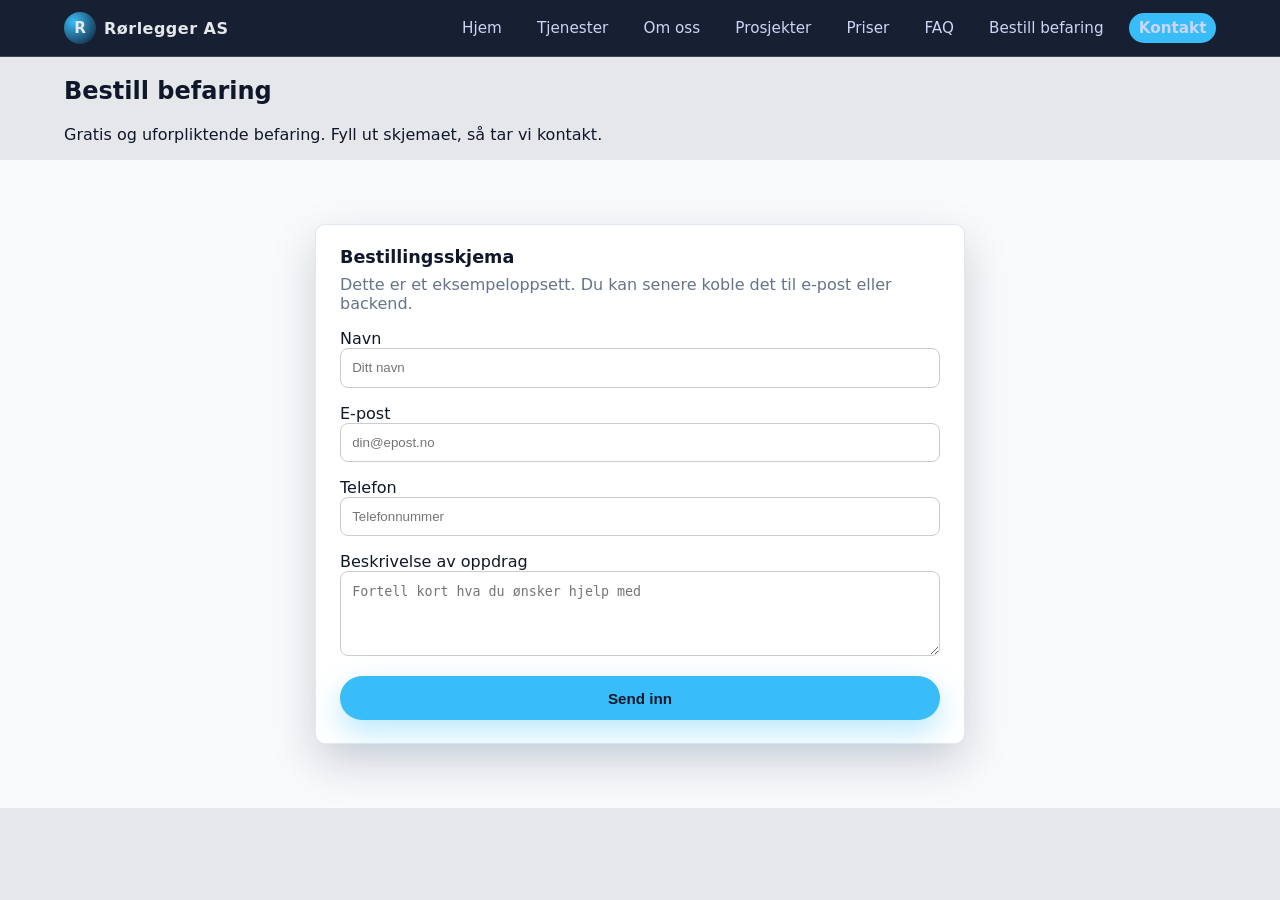
==== bestill-befaring.html @ a84ac149 "Rename bestill-befaring.html.txt to bestill-befaring.html" ====
<!DOCTYPE html>
<html lang="no">
<head>
    <meta charset="UTF-8">
    <meta name="viewport" content="width=device-width, initial-scale=1.0">
    <title>Bestill befaring – Rørlegger AS</title>
    <link rel="stylesheet" href="css/style.css">
</head>

<body>

<header class="site-header">
    <div class="container header-inner">
        <div class="logo">
            <span class="logo-mark">R</span>
            <span class="logo-text">Rørlegger AS</span>
        </div>
        <nav class="main-nav">
            <a href="index.html">Hjem</a>
            <a href="tjenester.html">Tjenester</a>
            <a href="om-oss.html">Om oss</a>
            <a href="prosjekter.html">Prosjekter</a>
            <a href="priser.html">Priser</a>
            <a href="faq.html">FAQ</a>
            <a href="bestill-befaring.html" class="active">Bestill befaring</a>
            <a href="kontakt.html" class="nav-cta">Kontakt</a>
        </nav>
    </div>
</header>

<main>
    <section class="sub-hero">
        <div class="container">
            <h1>Bestill befaring</h1>
            <p>Gratis og uforpliktende befaring. Fyll ut skjemaet, så tar vi kontakt.</p>
        </div>
    </section>

    <section class="section">
        <div class="container" style="max-width: 650px;">

            <div class="card">
                <h3>Bestillingsskjema</h3>
                <p>Dette er et eksempeloppsett. Du kan senere koble det til e‑post eller backend.</p>

                <form style="display: grid; gap: 1rem; margin-top: 1rem;">

                    <div>
                        <label>Navn</label>
                        <input type="text" placeholder="Ditt navn" style="width:100%; padding:0.7rem; border-radius:8px; border:1px solid #ccc;">
                    </div>

                    <div>
                        <label>E‑post</label>
                        <input type="email" placeholder="din@epost.no" style="width:100%; padding:0.7rem; border-radius:8px; border:1px solid #ccc;">
                    </div>

                    <div>
                        <label>Telefon</label>
                        <input type="text" placeholder="Telefonnummer" style="width:100%; padding:0.7rem; border-radius:8px; border:1px solid #ccc;">
                    </div>

                    <div>
                        <label>Beskrivelse av oppdrag</label>
                        <textarea placeholder="Fortell kort hva du ønsker hjelp med" rows="4" style="width:100%; padding:0.7rem; border-radius:8px; border:1px solid #ccc;"></textarea>
                    </div>

                    <button class="btn btn-primary" type="submit">Send inn</button>

                </form>
            </div>

        </div>
    </section>
</main>

</body>
</html>
---- css/style.css ----
:root {
    --bg: #0f172a;
    --bg-alt: #f1f5f9;
    --text: #0f172a;
    --muted: #64748b;
    --accent: #38bdf8;
    --accent-dark: #0ea5e9;
    --card-bg: #ffffff;
    --border-soft: #e2e8f0;
    --radius: 10px;
    --shadow-soft: 0 18px 45px rgba(15, 23, 42, 0.18);
    --max-width: 1100px;
    --transition: 0.2s ease;
    --font-main: system-ui, -apple-system, BlinkMacSystemFont, "Segoe UI", sans-serif;
}

/* RESET LITE */
*,
*::before,
*::after {
    box-sizing: border-box;
}

body {
    margin: 0;
    font-family: var(--font-main);
    color: var(--text);
    background: #e5e7eb;
}

/* LAYOUT */

.container {
    max-width: 1200px;
    width: 90%;
    margin: 0 auto;
}


/* HEADER */

.site-header {
    position: sticky;
    top: 0;
    z-index: 20;
    background: rgba(15, 23, 42, 0.96);
    backdrop-filter: blur(10px);
    border-bottom: 1px solid rgba(148, 163, 184, 0.3);
}

.header-inner {
    display: flex;
    align-items: center;
    justify-content: space-between;
    padding: 0.75rem 0;
}

.logo {
    display: flex;
    align-items: center;
    gap: 0.5rem;
    color: #e5e7eb;
    font-weight: 600;
}

.logo-mark {
    width: 32px;
    height: 32px;
    border-radius: 999px;
    background: radial-gradient(circle at 30% 30%, #38bdf8, #0f172a);
    display: inline-flex;
    align-items: center;
    justify-content: center;
    font-weight: 700;
    color: #e5e7eb;
    font-size: 0.95rem;
}

.logo-text {
    letter-spacing: 0.03em;
}

.main-nav {
    display: flex;
    align-items: center;
    gap: 1rem;
    font-size: 0.95rem;
}

.main-nav a {
    color: #cbd5f5;
    text-decoration: none;
    padding: 0.35rem 0.6rem;
    border-radius: 999px;
    transition: var(--transition);
}

.main-nav a:hover {
    background: rgba(148, 163, 184, 0.2);
}

.nav-cta {
    background: var(--accent);
    color: #0f172a;
    font-weight: 600;
}

.nav-cta:hover {
    background: var(--accent-dark);
}

/* HERO */

.hero {
    position: relative;
    padding: 5rem 0 5.5rem;
    color: #e5e7eb;
    overflow: hidden;
    z-index: 0;
}

.hero::before {
    content: "";
    position: absolute;
    inset: 0;
    background-image: url("../img/plumber-hero-bg.jpg");
    background-size: cover;
    background-position: center;
    opacity: 0.55;
    filter: grayscale(15%);
    z-index: -1;
}

.hero-bg-overlay {
    position: absolute;
    inset: 0;
    background:
        radial-gradient(circle at top left, rgba(15, 23, 42, 0.7), transparent 55%),
        linear-gradient(to bottom, rgba(15, 23, 42, 0.85), rgba(15, 23, 42, 0.98));
    z-index: -2;
}

.hero-inner {
    position: relative;
    display: grid;
    grid-template-columns: minmax(0, 3fr) minmax(0, 2fr);
    gap: 2.5rem;
    align-items: center;
}

.hero-text h1 {
    font-size: clamp(2rem, 3vw + 1rem, 2.7rem);
    margin: 0 0 1rem;
}

.hero-text p {
    margin: 0 0 1.25rem;
    color: #cbd5f5;
    line-height: 1.6;
}

.hero-actions {
    display: flex;
    flex-wrap: wrap;
    gap: 0.75rem;
    margin-bottom: 0.75rem;
}

.hero-note {
    font-size: 0.9rem;
    color: #94a3b8;
}

.hero-badge {
    justify-self: flex-end;
    background: rgba(15, 23, 42, 0.9);
    border-radius: var(--radius);
    padding: 1.25rem 1.5rem;
    box-shadow: var(--shadow-soft);
    border: 1px solid rgba(148, 163, 184, 0.5);
    max-width: 260px;
}

.hero-badge p {
    margin: 0 0 0.25rem;
    font-weight: 600;
}

.hero-badge span {
    font-size: 0.9rem;
    color: #cbd5f5;
}

/* KNAPPER */

.btn {
    display: inline-flex;
    align-items: center;
    justify-content: center;
    padding: 0.8rem 1.6rem;
    border-radius: 999px;
    border: 1px solid transparent;
    font-weight: 600;
    font-size: 0.95rem;
    cursor: pointer;
    text-decoration: none;
    transition: var(--transition);
}

.btn-primary {
    background: var(--accent);
    color: #0f172a;
    box-shadow: 0 12px 30px rgba(56, 189, 248, 0.35);
}

.btn-primary:hover {
    background: var(--accent-dark);
    box-shadow: 0 16px 40px rgba(56, 189, 248, 0.45);
}

.btn-ghost {
    background: transparent;
    color: #e5e7eb;
    border-color: rgba(148, 163, 184, 0.7);
}

.btn-ghost:hover {
    background: rgba(15, 23, 42, 0.7);
}

/* SEKSJONER */

.section {
    padding: 4rem 0;
    background: #f8fafc;
}

.section-alt {
    background: #e5e7eb;
}

.section h2 {
    text-align: center;
    margin: 0 0 1rem;
    font-size: 1.7rem;
}

.section-intro {
    max-width: 650px;
    margin: 0 auto 2.5rem;
    text-align: center;
    color: var(--muted);
    line-height: 1.6;
}

/* GRID / KORT */

.grid {
    display: grid;
    gap: 1.5rem;
}

.why-grid {
    grid-template-columns: repeat(auto-fit, minmax(230px, 1fr));
}

.card {
    background: var(--card-bg);
    border-radius: var(--radius);
    padding: 1.4rem 1.5rem;
    box-shadow: var(--shadow-soft);
    border: 1px solid var(--border-soft);
}

.card h3 {
    margin: 0 0 0.5rem;
    font-size: 1.1rem;
}

.card p {
    margin: 0;
    color: var(--muted);
}

/* TJENESTER */

.services-grid {
    grid-template-columns: repeat(auto-fit, minmax(230px, 1fr));
}

.service-card {
    background: var(--card-bg);
    border-radius: var(--radius);
    padding: 1.4rem 1.5rem;
    border: 1px solid var(--border-soft);
    box-shadow: var(--shadow-soft);
}

.service-card h3 {
    margin: 0 0 0.5rem;
}

.service-card p {
    margin: 0;
    color: var(--muted);
}

/* PROSESS */

.process {
    display: grid;
    gap: 1.5rem;
    grid-template-columns: repeat(auto-fit, minmax(220px, 1fr));
}

.process-step {
    background: var(--card-bg);
    border-radius: var(--radius);
    padding: 1.4rem 1.5rem;
    border: 1px solid var(--border-soft);
    box-shadow: var(--shadow-soft);
}

.step-number {
    display: inline-flex;
    align-items: center;
    justify-content: center;
    width: 28px;
    height: 28px;
    border-radius: 999px;
    background: var(--accent);
    color: #0f172a;
    font-weight: 700;
    font-size: 0.9rem;
    margin-bottom: 0.5rem;
}

/* KUNDEOMTALER */

.reviews {
    display: grid;
    gap: 1.25rem;
    grid-template-columns: repeat(auto-fit, minmax(260px, 1fr));
}

.review {
    background: var(--card-bg);
    border-radius: var(--radius);
    padding: 1.3rem 1.4rem;
    border: 1px solid var(--border-soft);
    box-shadow: var(--shadow-soft);
}

.review p {
    margin: 0 0 0.4rem;
    font-style: italic;
}

.review span {
    font-size: 0.9rem;
    color: var(--muted);
}

/* OM OSS */

.about {
    max-width: 700px;
    margin: 0 auto;
    text-align: center;
    color: var(--muted);
    line-height: 1.7;
}

/* KONTAKT */

.contact-section {
    background: #0f172a;
    color: #e5e7eb;
}

.contact-section h2 {
    color: #e5e7eb;
}

.contact-section .section-intro {
    color: #cbd5f5;
}

.contact-grid {
    display: grid;
    gap: 2rem;
    grid-template-columns: repeat(auto-fit, minmax(260px, 1fr));
}

.contact-grid h3 {
    margin-top: 0;
}

.contact-grid p {
    margin: 0.25rem 0;
}

/* FOOTER */

.site-footer {
    background: #020617;
    color: #94a3b8;
    padding: 1.8rem 0 2.2rem;
    font-size: 0.9rem;
}

.footer-inner {
    text-align: center;
}

.footer-note {
    margin-top: 0.3rem;
    color: #64748b;
}

/* RESPONSIVT */

@media (max-width: 800px) {
    .hero-inner {
        grid-template-columns: minmax(0, 1fr);
    }

    .hero-badge {
        justify-self: flex-start;
        margin-top: 1.5rem;
    }

    .main-nav {
        display: none; /* enkel mobilvariant – kan bygges ut senere */
    }

    .site-header {
        position: static;
    }
}
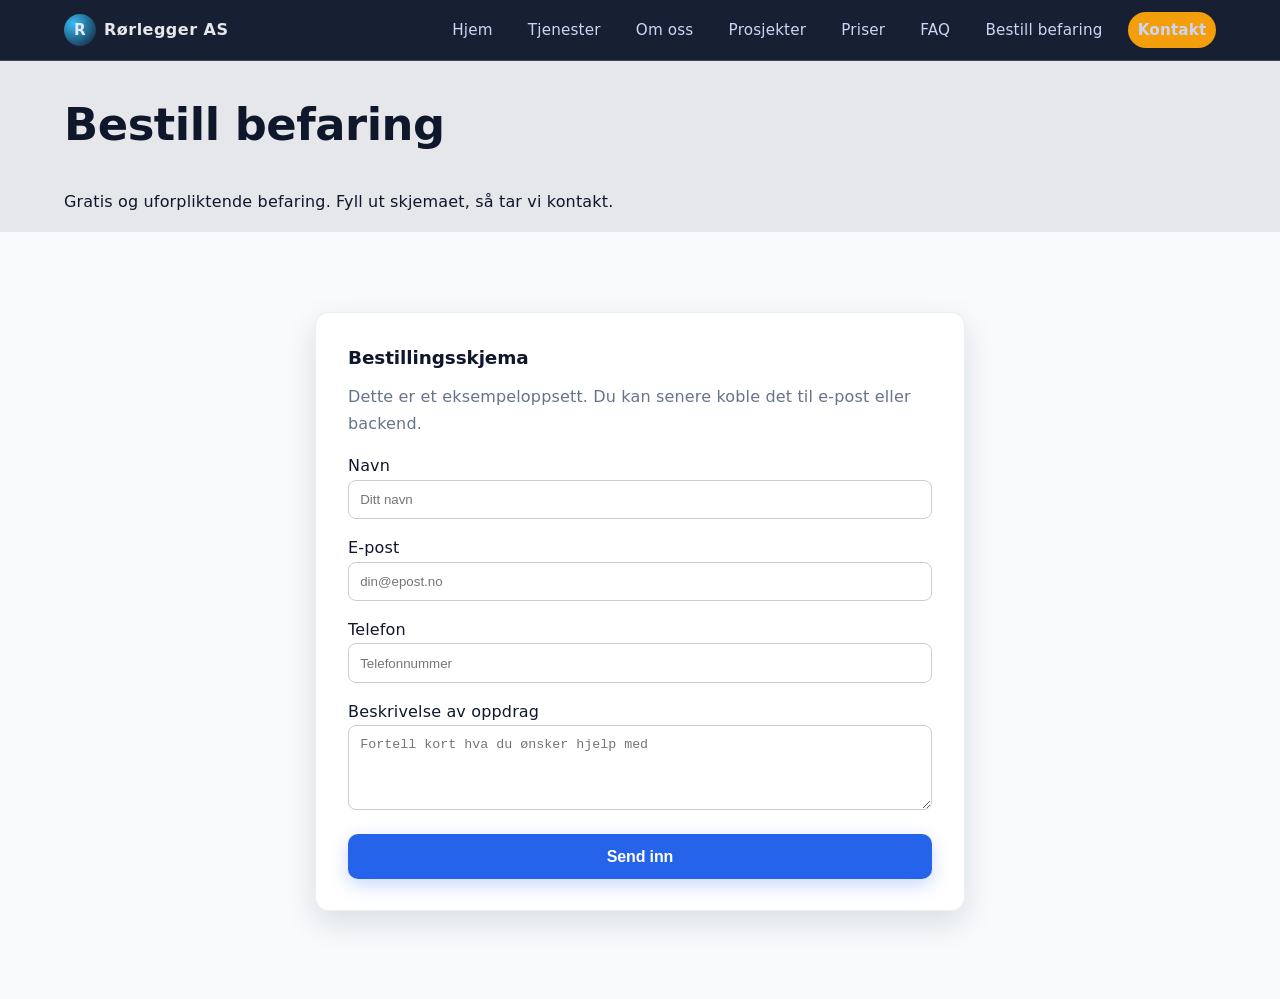
==== commit 8ffc9daf: "Update bestill-befaring.html" ====
--- a/bestill-befaring.html
+++ b/bestill-befaring.html
@@ -9,70 +9,74 @@
 
 <body>
 
-<header class="site-header">
-    <div class="container header-inner">
-        <div class="logo">
-            <span class="logo-mark">R</span>
-            <span class="logo-text">Rørlegger AS</span>
-        </div>
-        <nav class="main-nav">
-            <a href="index.html">Hjem</a>
-            <a href="tjenester.html">Tjenester</a>
-            <a href="om-oss.html">Om oss</a>
-            <a href="prosjekter.html">Prosjekter</a>
-            <a href="priser.html">Priser</a>
-            <a href="faq.html">FAQ</a>
-            <a href="bestill-befaring.html" class="active">Bestill befaring</a>
-            <a href="kontakt.html" class="nav-cta">Kontakt</a>
-        </nav>
-    </div>
-</header>
-
-<main>
-    <section class="sub-hero">
-        <div class="container">
-            <h1>Bestill befaring</h1>
-            <p>Gratis og uforpliktende befaring. Fyll ut skjemaet, så tar vi kontakt.</p>
-        </div>
-    </section>
-
-    <section class="section">
-        <div class="container" style="max-width: 650px;">
-
-            <div class="card">
-                <h3>Bestillingsskjema</h3>
-                <p>Dette er et eksempeloppsett. Du kan senere koble det til e‑post eller backend.</p>
-
-                <form style="display: grid; gap: 1rem; margin-top: 1rem;">
-
-                    <div>
-                        <label>Navn</label>
-                        <input type="text" placeholder="Ditt navn" style="width:100%; padding:0.7rem; border-radius:8px; border:1px solid #ccc;">
-                    </div>
-
-                    <div>
-                        <label>E‑post</label>
-                        <input type="email" placeholder="din@epost.no" style="width:100%; padding:0.7rem; border-radius:8px; border:1px solid #ccc;">
-                    </div>
-
-                    <div>
-                        <label>Telefon</label>
-                        <input type="text" placeholder="Telefonnummer" style="width:100%; padding:0.7rem; border-radius:8px; border:1px solid #ccc;">
-                    </div>
-
-                    <div>
-                        <label>Beskrivelse av oppdrag</label>
-                        <textarea placeholder="Fortell kort hva du ønsker hjelp med" rows="4" style="width:100%; padding:0.7rem; border-radius:8px; border:1px solid #ccc;"></textarea>
-                    </div>
-
-                    <button class="btn btn-primary" type="submit">Send inn</button>
-
-                </form>
+    <header class="site-header">
+        <div class="container header-inner">
+            <div class="logo">
+                <span class="logo-mark">R</span>
+                <span class="logo-text">Rørlegger AS</span>
             </div>
 
+            <nav class="main-nav">
+                <a href="index.html">Hjem</a>
+                <a href="tjenester.html">Tjenester</a>
+                <a href="om-oss.html">Om oss</a>
+                <a href="prosjekter.html">Prosjekter</a>
+                <a href="priser.html">Priser</a>
+                <a href="faq.html">FAQ</a>
+                <a href="bestill-befaring.html" class="active">Bestill befaring</a>
+                <a href="kontakt.html" class="nav-cta">Kontakt</a>
+            </nav>
         </div>
-    </section>
-</main>
+    </header>
+
+    <main>
+
+        <section class="sub-hero">
+            <div class="container">
+                <h1>Bestill befaring</h1>
+                <p>Gratis og uforpliktende befaring. Fyll ut skjemaet, så tar vi kontakt.</p>
+            </div>
+        </section>
+
+        <section class="section">
+            <div class="container" style="max-width: 650px;">
+
+                <div class="card">
+                    <h3>Bestillingsskjema</h3>
+                    <p>Dette er et eksempeloppsett. Du kan senere koble det til e‑post eller backend.</p>
+
+                    <form style="display: grid; gap: 1rem; margin-top: 1rem;">
+
+                        <div>
+                            <label>Navn</label>
+                            <input type="text" placeholder="Ditt navn" style="width:100%; padding:0.7rem; border-radius:8px; border:1px solid #ccc;">
+                        </div>
+
+                        <div>
+                            <label>E‑post</label>
+                            <input type="email" placeholder="din@epost.no" style="width:100%; padding:0.7rem; border-radius:8px; border:1px solid #ccc;">
+                        </div>
+
+                        <div>
+                            <label>Telefon</label>
+                            <input type="text" placeholder="Telefonnummer" style="width:100%; padding:0.7rem; border-radius:8px; border:1px solid #ccc;">
+                        </div>
+
+                        <div>
+                            <label>Beskrivelse av oppdrag</label>
+                            <textarea placeholder="Fortell kort hva du ønsker hjelp med" rows="4" style="width:100%; padding:0.7rem; border-radius:8px; border:1px solid #ccc;"></textarea>
+                        </div>
+
+                        <button class="btn btn-primary" type="submit">Send inn</button>
+
+                    </form>
+                </div>
+
+            </div>
+        </section>
+
+    </main>
 
 </body>
 </html>
+
--- a/css/style.css
+++ b/css/style.css
@@ -115,7 +115,8 @@
     position: relative;
     padding: 5rem 0 5.5rem;
     color: #e5e7eb;
-    overflow: hidden;
+   overflow: visible;
+
     z-index: 0;
 }
 
@@ -231,9 +232,10 @@
 /* SEKSJONER */
 
 .section {
-    padding: 4rem 0;
+    padding: 5rem 0 5.5rem;
     background: #f8fafc;
 }
+
 
 .section-alt {
     background: #e5e7eb;
@@ -438,3 +440,312 @@
         position: static;
     }
 }
+/* TYPOGRAFI – moderne og premium */
+
+/* Generell tekst */
+body {
+    font-size: 1rem;
+    line-height: 1.65;
+    letter-spacing: 0.01em;
+}
+
+/* H1 – hero og store overskrifter */
+h1 {
+    font-size: clamp(2rem, 3vw + 1rem, 2.8rem);
+    line-height: 1.2;
+    letter-spacing: -0.01em;
+    font-weight: 700;
+}
+
+/* H2 – seksjonstitler */
+.section h2 {
+    font-size: 1.9rem;
+    font-weight: 700;
+    letter-spacing: -0.01em;
+    margin-bottom: 1.8rem;
+}
+
+/* H3 – korttitler */
+.card h3,
+.service-card h3,
+.process-step h3 {
+    font-size: 1.15rem;
+    font-weight: 600;
+    letter-spacing: -0.005em;
+}
+
+/* Brødtekst i kort */
+.card p,
+.service-card p,
+.process-step p,
+.review p,
+.about,
+.section-intro {
+    font-size: 1rem;
+    line-height: 1.7;
+    letter-spacing: 0.01em;
+}
+
+/* Mobiljusteringer */
+@media (max-width: 800px) {
+    h1 {
+        font-size: 2rem;
+        line-height: 1.25;
+    }
+
+    .section h2 {
+        font-size: 1.6rem;
+    }
+
+    body {
+        font-size: 0.97rem;
+    }
+}
+/* HERO – lysere og mer moderne */
+.hero::before {
+    opacity: 0.40; /* litt lysere bakgrunnsbilde */
+    filter: grayscale(10%) brightness(1.15);
+}
+
+.hero-bg-overlay {
+    background:
+        radial-gradient(circle at top left, rgba(15, 23, 42, 0.55), transparent 55%),
+        linear-gradient(to bottom, rgba(15, 23, 42, 0.75), rgba(15, 23, 42, 0.90));
+}
+.hero-text h1 {
+    color: #f1f5f9;
+    letter-spacing: -0.01em;
+}
+
+.hero-text p {
+    color: #dbeafe;
+    line-height: 1.7;
+}
+.hero {
+    padding: 4rem 0 4.5rem;
+}
+.hero-badge {
+    padding: 1.6rem 1.8rem;
+    box-shadow: 0 14px 40px rgba(15, 23, 42, 0.22);
+    border: 1px solid rgba(148, 163, 184, 0.35);
+}
+@media (max-width: 800px) {
+    .hero {
+        padding: 3rem 0 3.5rem;
+    }
+
+    .hero-text h1 {
+        font-size: 1.9rem;
+    }
+
+    .hero-text p {
+        font-size: 0.97rem;
+    }
+}
+/* KORT – moderne premium-design */
+
+/* Standard kort */
+.card,
+.service-card,
+.process-step,
+.review {
+    border-radius: 14px; /* mykere hjørner */
+    padding: 1.9rem 2rem; /* mer luft */
+    border: 1px solid rgba(226, 232, 240, 0.7); /* mykere kant */
+    box-shadow: 0 12px 32px rgba(15, 23, 42, 0.12); /* mykere skygge */
+    background: #ffffff;
+}
+
+/* Kort-titler */
+.card h3,
+.service-card h3,
+.process-step h3 {
+    font-size: 1.15rem;
+    font-weight: 600;
+    margin-bottom: 0.6rem;
+    letter-spacing: -0.005em;
+}
+
+/* Kort-tekst */
+.card p,
+.service-card p,
+.process-step p,
+.review p {
+    font-size: 1rem;
+    line-height: 1.7;
+    color: var(--muted);
+}
+
+/* Grid spacing rundt kort */
+.services-grid,
+.why-grid,
+.process,
+.reviews {
+    gap: 2rem; /* mer luft mellom kort */
+}
+/* KNAPPER – moderne premium-design */
+.btn,
+.button,
+.cta-btn {
+    display: inline-block;
+    padding: 0.85rem 1.6rem;
+    border-radius: 10px;
+    font-weight: 600;
+    font-size: 1rem;
+    letter-spacing: -0.01em;
+    background: #2563eb; /* blå */
+    color: #ffffff;
+    border: none;
+    transition: all 0.25s ease;
+    box-shadow: 0 6px 18px rgba(37, 99, 235, 0.25);
+}
+
+/* Hover-effekt */
+.btn:hover,
+.button:hover,
+.cta-btn:hover {
+    background: #1e40af; /* mørkere blå */
+    transform: translateY(-2px);
+    box-shadow: 0 10px 28px rgba(37, 99, 235, 0.35);
+}
+
+/* Sekundær knapp (lys variant) */
+.btn-secondary,
+.button-secondary {
+    background: #f1f5f9;
+    color: #1e293b;
+    border: 1px solid #cbd5e1;
+    box-shadow: none;
+}
+
+.btn-secondary:hover,
+.button-secondary:hover {
+    background: #e2e8f0;
+    border-color: #94a3b8;
+    transform: translateY(-2px);
+}
+:root {
+    --primary: #2563eb;
+    --primary-dark: #1e40af;
+    --primary-light: #dbeafe;
+
+    --neutral-light: #f8fafc;
+    --neutral-mid: #e2e8f0;
+    --neutral-border: #cbd5e1;
+
+    --text-main: #0f172a;
+    --text-secondary: #334155;
+    --text-muted: #64748b;
+
+    --accent: #f59e0b;
+}
+body {
+    color: var(--text-main);
+}
+
+.section-intro,
+.card p,
+.service-card p,
+.process-step p,
+.review p {
+    color: var(--text-muted);
+}
+
+.btn,
+.button,
+.cta-btn {
+    background: var(--primary);
+    color: #fff;
+}
+
+.btn:hover,
+.button:hover,
+.cta-btn:hover {
+    background: var(--primary-dark);
+}
+
+.btn-secondary {
+    background: var(--neutral-light);
+    color: var(--text-main);
+    border: 1px solid var(--neutral-border);
+}
+
+.section {
+    background: var(--neutral-light);
+}
+
+.section-alt {
+    background: var(--neutral-mid);
+}
+/* FOOTER – moderne, ren og premium */
+footer {
+    background: #0f172a; /* mørk blå/svart */
+    color: #e2e8f0;
+    padding: 3.5rem 0;
+    text-align: center;
+    border-top: 1px solid rgba(255, 255, 255, 0.08);
+}
+
+/* Footer tekst */
+footer p {
+    margin: 0.4rem 0;
+    font-size: 0.95rem;
+    color: #cbd5e1;
+    line-height: 1.6;
+}
+
+/* Footer lenker */
+footer a {
+    color: #93c5fd;
+    text-decoration: none;
+    font-weight: 500;
+    transition: color 0.25s ease;
+}
+
+footer a:hover {
+    color: #bfdbfe;
+}
+
+/* Footer småseksjoner (hvis du bruker kolonner) */
+.footer-grid {
+    display: grid;
+    gap: 2rem;
+    max-width: 900px;
+    margin: 0 auto 2rem;
+}
+
+.footer-grid h4 {
+    color: #f1f5f9;
+    font-size: 1.05rem;
+    margin-bottom: 0.8rem;
+    font-weight: 600;
+}
+
+.footer-grid ul {
+    list-style: none;
+    padding: 0;
+    margin: 0;
+}
+
+.footer-grid li {
+    margin: 0.4rem 0;
+}
+
+.footer-grid a {
+    color: #cbd5e1;
+}
+
+.footer-grid a:hover {
+    color: #ffffff;
+}
+
+/* Mobiljusteringer */
+@media (max-width: 800px) {
+    footer {
+        padding: 2.8rem 0;
+    }
+
+    .footer-grid {
+        gap: 1.5rem;
+    }
+}
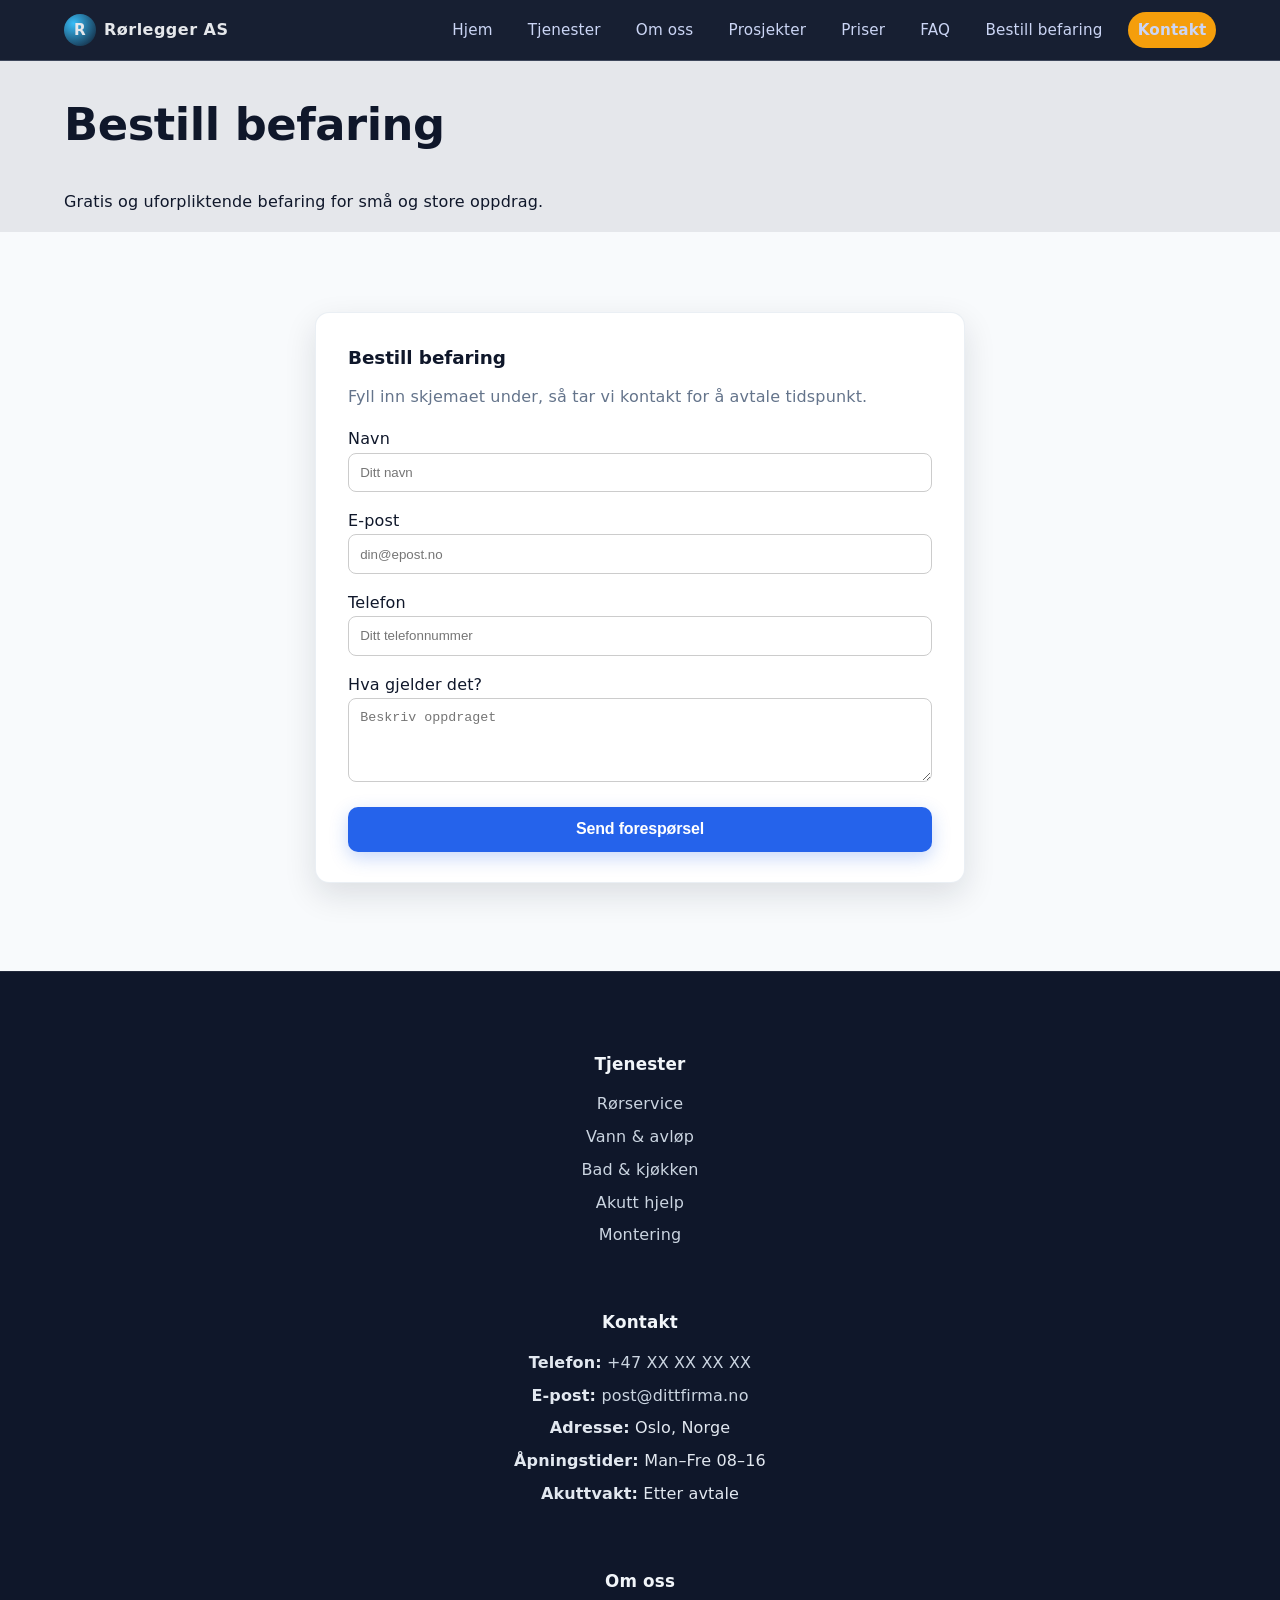
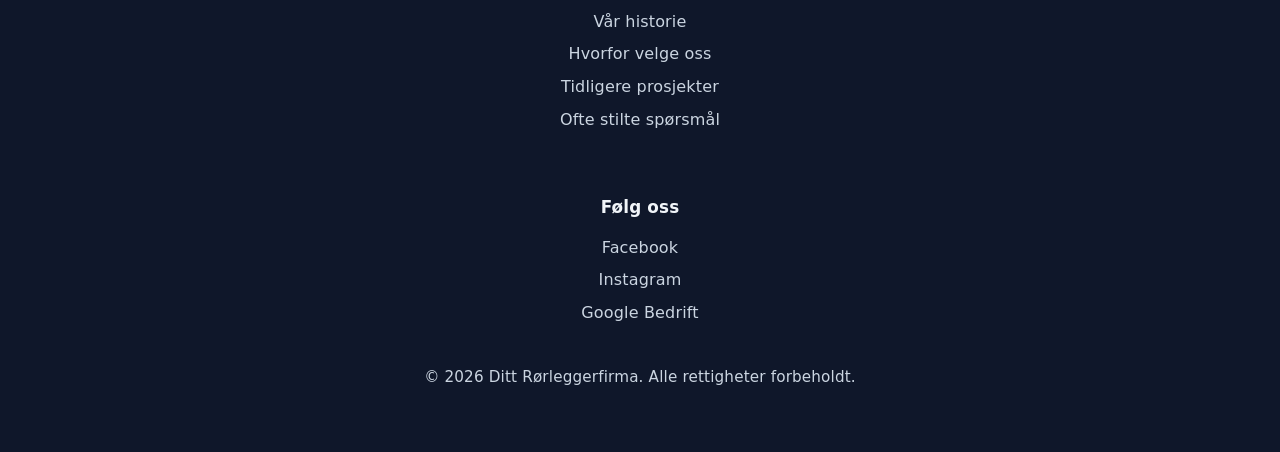
==== commit b5d4d673: "Update bestill-befaring.html" ====
--- a/bestill-befaring.html
+++ b/bestill-befaring.html
@@ -34,7 +34,7 @@
         <section class="sub-hero">
             <div class="container">
                 <h1>Bestill befaring</h1>
-                <p>Gratis og uforpliktende befaring. Fyll ut skjemaet, så tar vi kontakt.</p>
+                <p>Gratis og uforpliktende befaring for små og store oppdrag.</p>
             </div>
         </section>
 
@@ -42,8 +42,8 @@
             <div class="container" style="max-width: 650px;">
 
                 <div class="card">
-                    <h3>Bestillingsskjema</h3>
-                    <p>Dette er et eksempeloppsett. Du kan senere koble det til e‑post eller backend.</p>
+                    <h3>Bestill befaring</h3>
+                    <p>Fyll inn skjemaet under, så tar vi kontakt for å avtale tidspunkt.</p>
 
                     <form style="display: grid; gap: 1rem; margin-top: 1rem;">
 
@@ -59,15 +59,15 @@
 
                         <div>
                             <label>Telefon</label>
-                            <input type="text" placeholder="Telefonnummer" style="width:100%; padding:0.7rem; border-radius:8px; border:1px solid #ccc;">
+                            <input type="text" placeholder="Ditt telefonnummer" style="width:100%; padding:0.7rem; border-radius:8px; border:1px solid #ccc;">
                         </div>
 
                         <div>
-                            <label>Beskrivelse av oppdrag</label>
-                            <textarea placeholder="Fortell kort hva du ønsker hjelp med" rows="4" style="width:100%; padding:0.7rem; border-radius:8px; border:1px solid #ccc;"></textarea>
+                            <label>Hva gjelder det?</label>
+                            <textarea placeholder="Beskriv oppdraget" rows="4" style="width:100%; padding:0.7rem; border-radius:8px; border:1px solid #ccc;"></textarea>
                         </div>
 
-                        <button class="btn btn-primary" type="submit">Send inn</button>
+                        <button class="btn btn-primary" type="submit">Send forespørsel</button>
 
                     </form>
                 </div>
@@ -77,6 +77,56 @@
 
     </main>
 
+    <footer>
+        <div class="footer-grid">
+
+            <div>
+                <h4>Tjenester</h4>
+                <ul>
+                    <li><a href="/tjenester.html">Rørservice</a></li>
+                    <li><a href="/tjenester.html">Vann & avløp</a></li>
+                    <li><a href="/tjenester.html">Bad & kjøkken</a></li>
+                    <li><a href="/tjenester.html">Akutt hjelp</a></li>
+                    <li><a href="/tjenester.html">Montering</a></li>
+                </ul>
+            </div>
+
+            <div>
+                <h4>Kontakt</h4>
+                <ul>
+                    <li><strong>Telefon:</strong> <a href="tel:+47XXXXXXXX">+47 XX XX XX XX</a></li>
+                    <li><strong>E‑post:</strong> <a href="mailto:post@dittfirma.no">post@dittfirma.no</a></li>
+                    <li><strong>Adresse:</strong> Oslo, Norge</li>
+                    <li><strong>Åpningstider:</strong> Man–Fre 08–16</li>
+                    <li><strong>Akuttvakt:</strong> Etter avtale</li>
+                </ul>
+            </div>
+
+            <div>
+                <h4>Om oss</h4>
+                <ul>
+                    <li><a href="/om-oss.html">Vår historie</a></li>
+                    <li><a href="/om-oss.html">Hvorfor velge oss</a></li>
+                    <li><a href="/prosjekter.html">Tidligere prosjekter</a></li>
+                    <li><a href="/faq.html">Ofte stilte spørsmål</a></li>
+                </ul>
+            </div>
+
+            <div>
+                <h4>Følg oss</h4>
+                <ul>
+                    <li><a href="#">Facebook</a></li>
+                    <li><a href="#">Instagram</a></li>
+                    <li><a href="#">Google Bedrift</a></li>
+                </ul>
+            </div>
+
+        </div>
+
+        <p>© 2026 Ditt Rørleggerfirma. Alle rettigheter forbeholdt.</p>
+    </footer>
+
 </body>
 </html>
 
+
